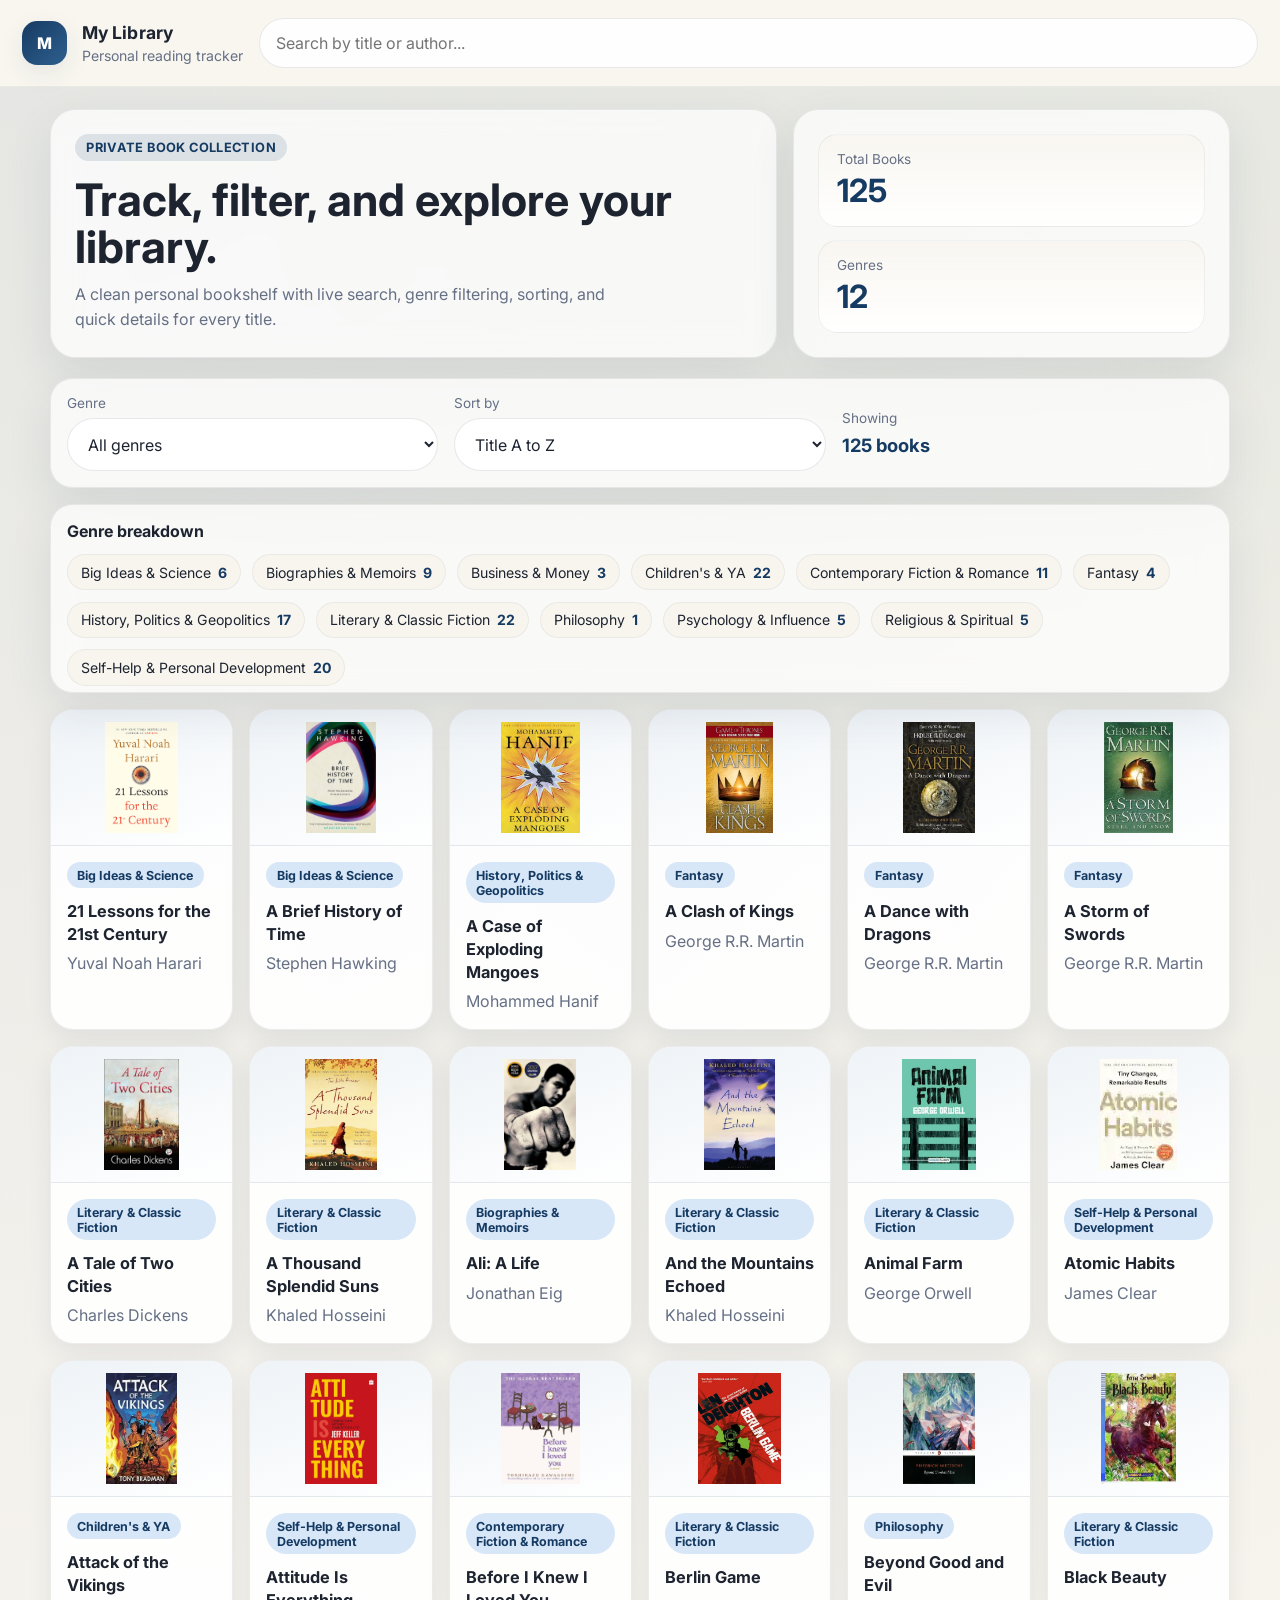
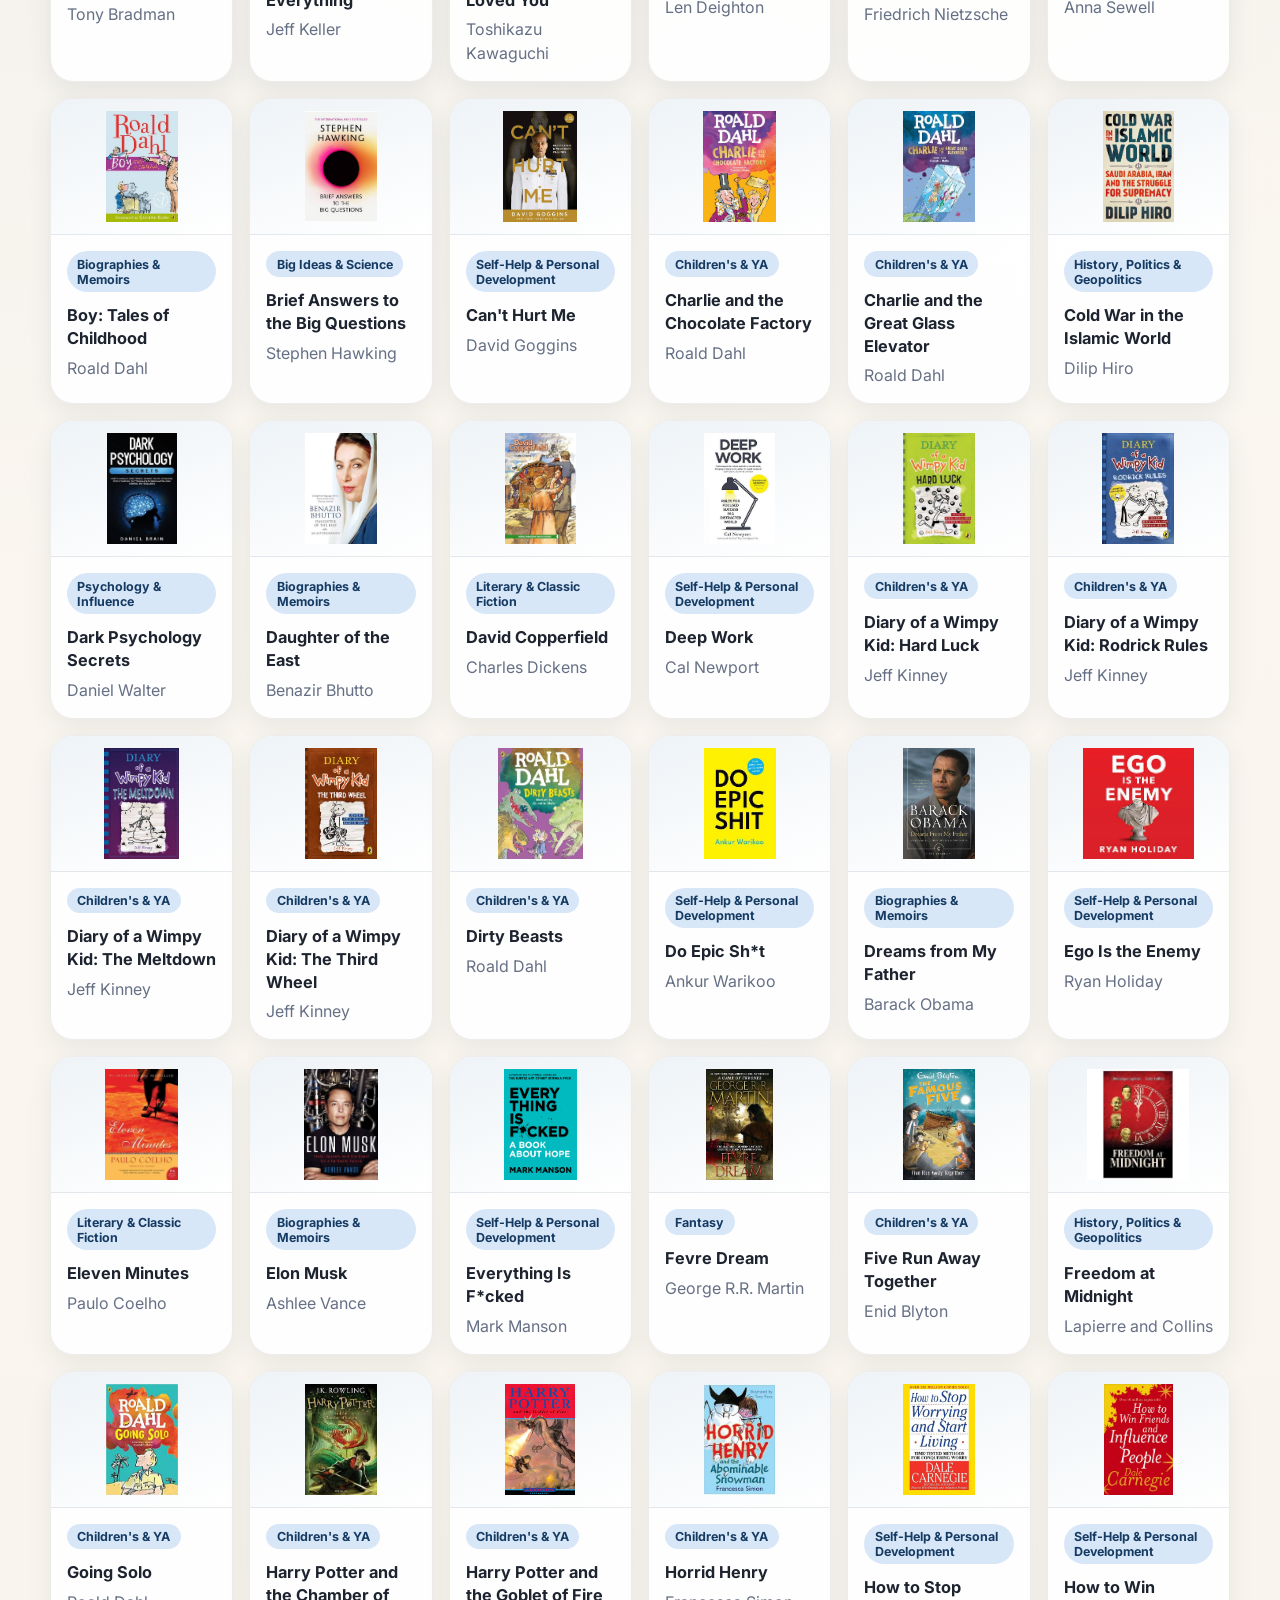
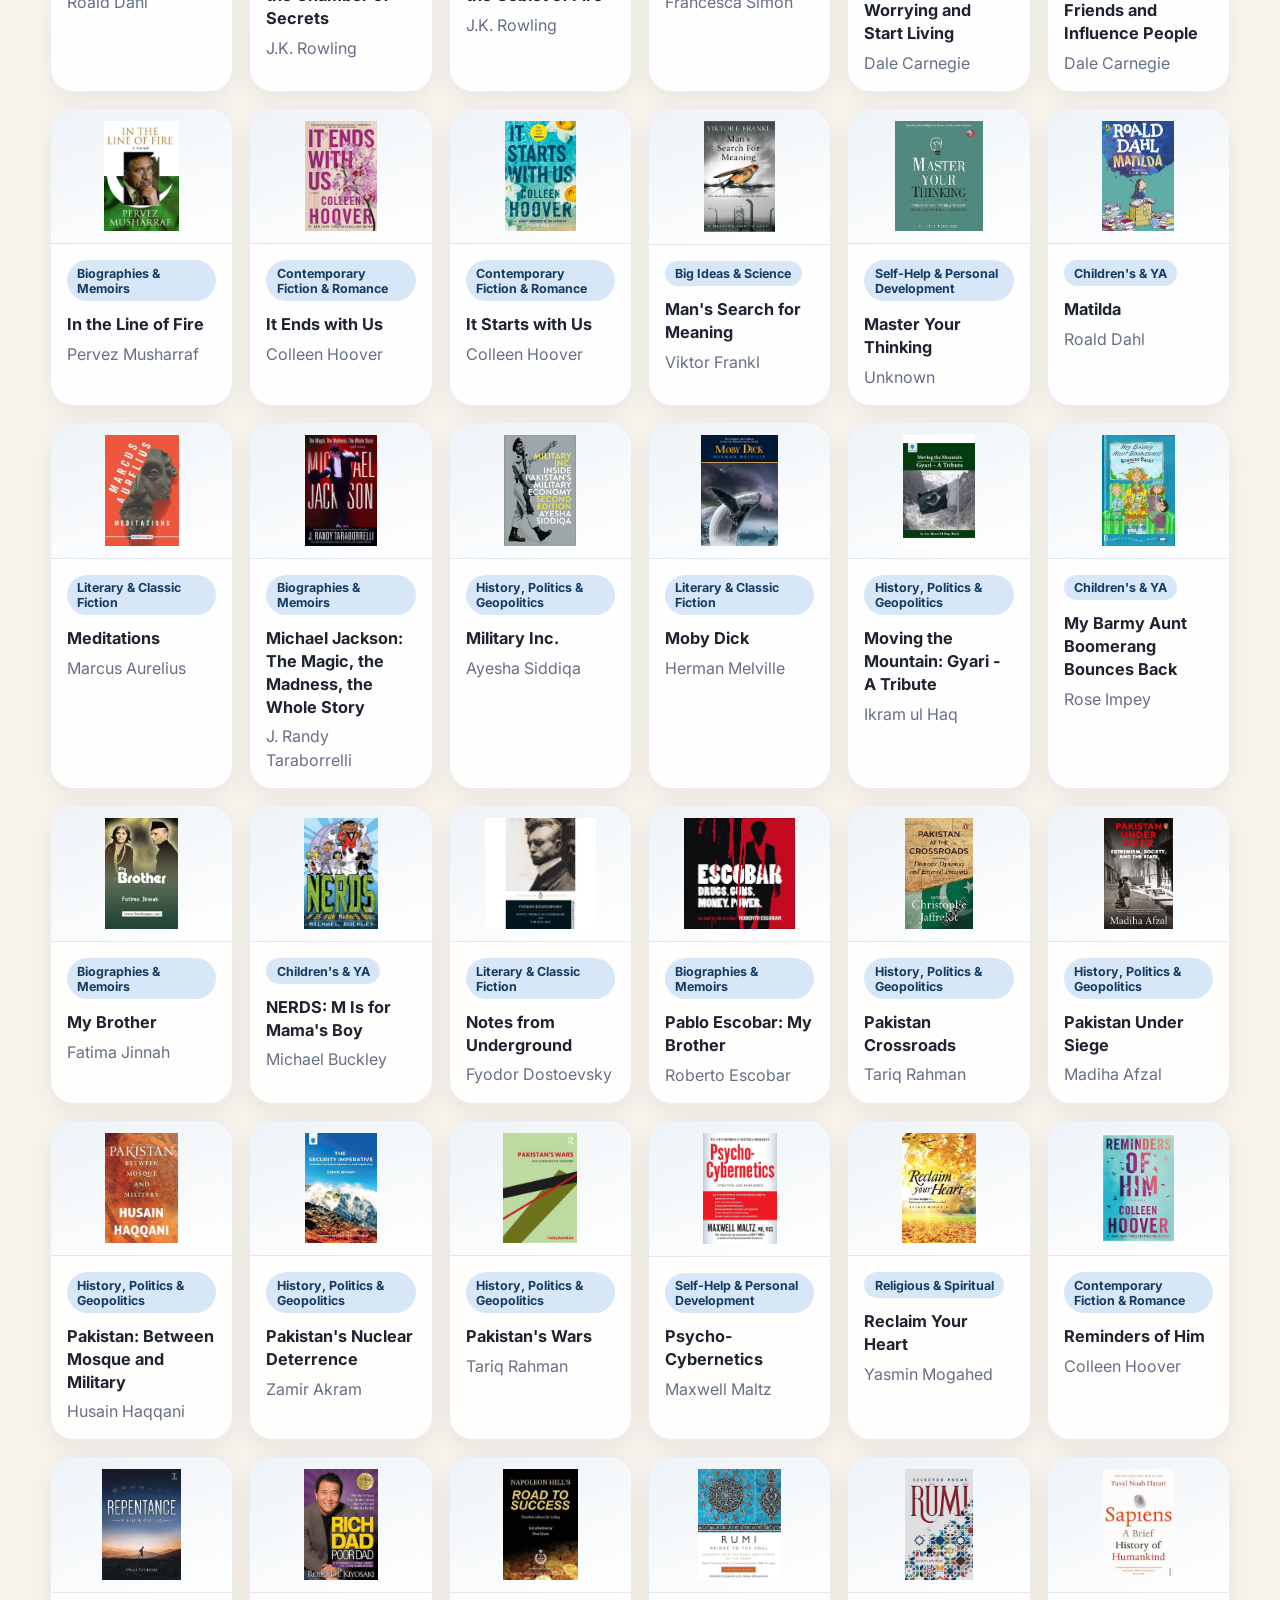
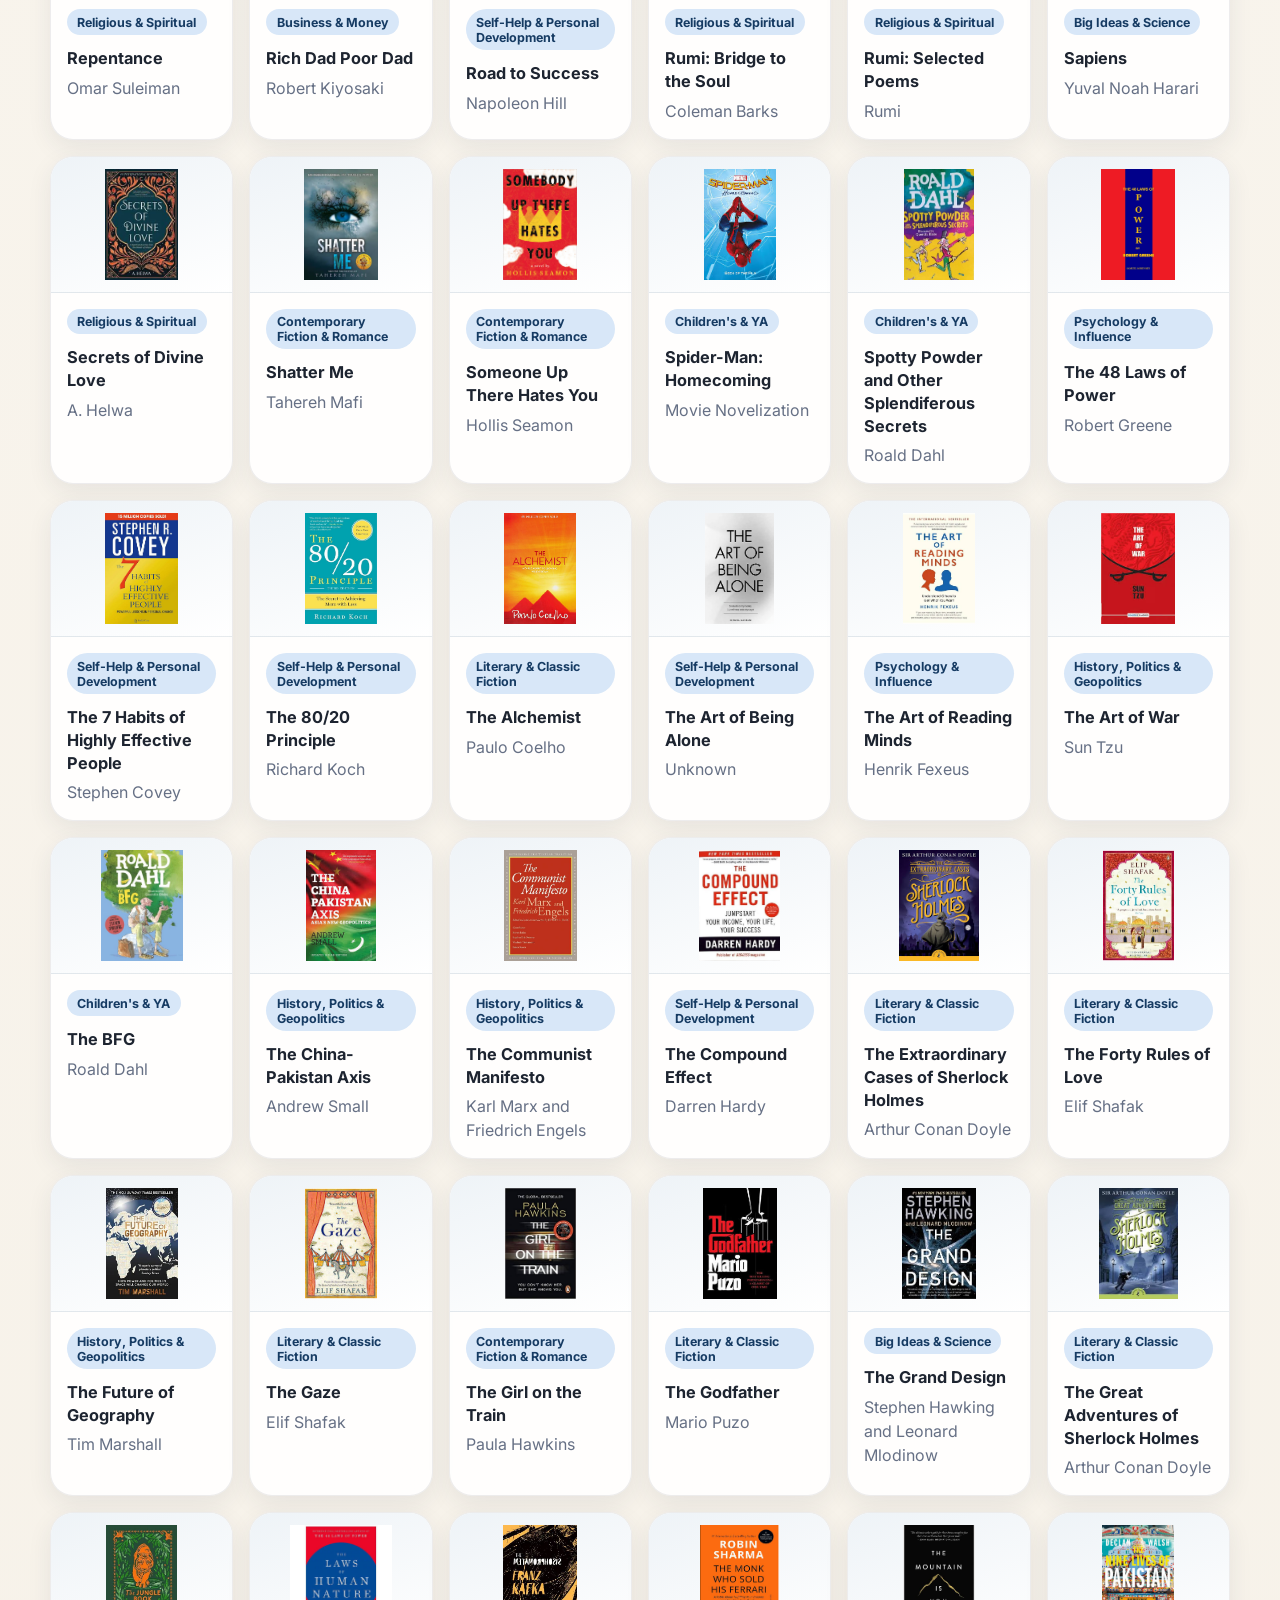
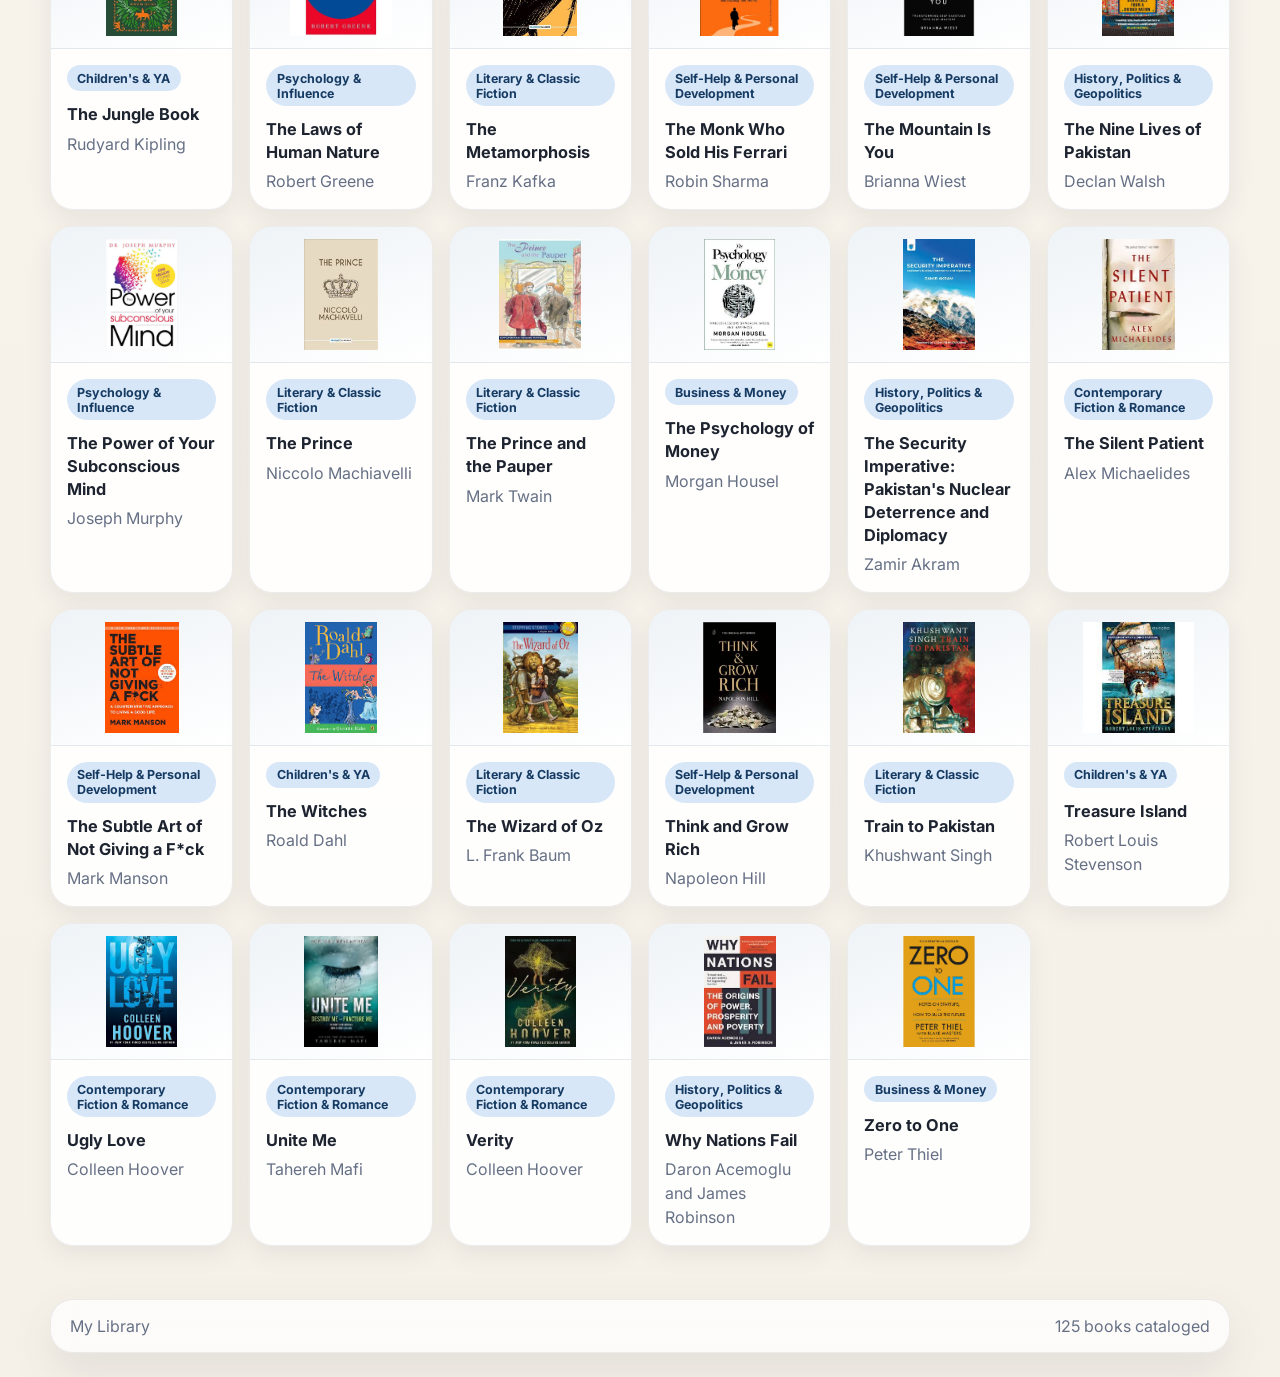
==== index.html @ f70950b8 "Add all book cover images and data" ====
<!DOCTYPE html>
<html lang="en">
<head>
  <meta charset="UTF-8" />
  <meta name="viewport" content="width=device-width, initial-scale=1.0" />
  <title>My Library</title>
  <link rel="preconnect" href="https://fonts.googleapis.com" />
  <link rel="preconnect" href="https://fonts.gstatic.com" crossorigin />
  <link href="https://fonts.googleapis.com/css2?family=Inter:wght@400;500;600;700;800&display=swap" rel="stylesheet" />
  <link rel="stylesheet" href="style.css?v=3" />
</head>
<body>
  <header class="navbar">
    <div class="brand">
      <div class="brand-mark" aria-hidden="true">M</div>
      <div>
        <h1>My Library</h1>
        <p>Personal reading tracker</p>
      </div>
    </div>

    <div class="search-wrap">
      <label class="sr-only" for="searchInput">Search books</label>
      <input id="searchInput" type="search" placeholder="Search by title or author..." autocomplete="off" />
    </div>
  </header>

  <main class="page-shell">
    <section class="hero">
      <div>
        <span class="eyebrow">Private book collection</span>
        <h2>Track, filter, and explore your library.</h2>
        <p>
          A clean personal bookshelf with live search, genre filtering, sorting, and quick details for every title.
        </p>
      </div>

      <div class="stats-panel">
        <div class="stat-card">
          <span>Total Books</span>
          <strong id="totalBooks">0</strong>
        </div>
        <div class="stat-card">
          <span>Genres</span>
          <strong id="totalGenres">0</strong>
        </div>
      </div>
    </section>

    <section class="toolbar" aria-label="Book controls">
      <div class="control-group">
        <label for="genreFilter">Genre</label>
        <select id="genreFilter">
          <option value="all">All genres</option>
        </select>
      </div>

      <div class="control-group">
        <label for="sortSelect">Sort by</label>
        <select id="sortSelect">
          <option value="title-asc">Title A to Z</option>
          <option value="author-asc">Author A to Z</option>
        </select>
      </div>

      <div class="control-group count-box">
        <label>Showing</label>
        <div><span id="visibleBooks">0</span> books</div>
      </div>
    </section>

    <section class="genre-summary" aria-label="Genre counts">
      <h3>Genre breakdown</h3>
      <div id="genreCounts" class="genre-counts"></div>
    </section>

    <section>
      <div id="bookGrid" class="book-grid" aria-live="polite"></div>
      <div id="emptyState" class="empty-state" hidden>
        <h3>No books found</h3>
        <p>Try another search, genre, or sort option.</p>
      </div>
    </section>
  </main>

  <footer class="footer">
    <p>My Library</p>
    <p><span id="footerCount">0</span> books cataloged</p>
  </footer>

  <div id="bookModal" class="modal" aria-hidden="true" role="dialog" aria-modal="true" aria-labelledby="modalTitle">
    <div class="modal-backdrop" data-close-modal></div>
    <div class="modal-card">
      <button class="modal-close" type="button" aria-label="Close details" data-close-modal>&times;</button>
      <div class="modal-cover-wrap">
        <img id="modalCover" alt="Book cover" />
      </div>
      <div class="modal-content">
        <span id="modalGenre" class="genre-pill"></span>
        <h3 id="modalTitle"></h3>
        <p class="modal-author" id="modalAuthor"></p>
        <p id="modalDescription" class="modal-description"></p>
      </div>
    </div>
  </div>

  <template id="bookCardTemplate">
    <article class="book-card" tabindex="0">
      <div class="cover-frame">
        <img class="book-cover" alt="" />
      </div>
      <div class="card-body">
        <span class="genre-pill"></span>
        <h3 class="book-title"></h3>
        <p class="book-author"></p>
      </div>
    </article>
  </template>

  <script src="script.js"></script>
</body>
</html>
---- style.css ----
* {
  box-sizing: border-box;
}

:root {
  --bg: #f6f1e8;
  --surface: #ffffff;
  --surface-alt: #f8f5ef;
  --text: #1d2430;
  --muted: #667085;
  --border: rgba(29, 36, 48, 0.08);
  --shadow: 0 18px 45px rgba(37, 54, 78, 0.10);
  --shadow-soft: 0 8px 24px rgba(37, 54, 78, 0.08);
  --accent: #163b63;
  --accent-soft: rgba(22, 59, 99, 0.12);
  --highlight: #d8e7f8;
}

html {
  scroll-behavior: smooth;
}

body {
  margin: 0;
  font-family: "Inter", sans-serif;
  background:
    radial-gradient(circle at top left, rgba(22, 59, 99, 0.08), transparent 28%),
    radial-gradient(circle at top right, rgba(89, 123, 92, 0.08), transparent 24%),
    linear-gradient(180deg, #fbf8f2 0%, var(--bg) 100%);
  color: var(--text);
}

img {
  display: block;
  max-width: 100%;
}

button,
input,
select {
  font: inherit;
}

.sr-only {
  position: absolute;
  width: 1px;
  height: 1px;
  padding: 0;
  margin: -1px;
  overflow: hidden;
  clip: rect(0, 0, 0, 0);
  white-space: nowrap;
  border: 0;
}

.navbar {
  display: flex;
  align-items: center;
  justify-content: space-between;
  gap: 1rem;
  padding: 1.1rem 1.4rem;
  position: sticky;
  top: 0;
  z-index: 30;
  background: rgba(251, 248, 242, 0.86);
  backdrop-filter: blur(18px);
  border-bottom: 1px solid rgba(29, 36, 48, 0.06);
}

.brand {
  display: flex;
  align-items: center;
  gap: 0.9rem;
}

.brand-mark {
  width: 2.8rem;
  height: 2.8rem;
  border-radius: 0.95rem;
  display: grid;
  place-items: center;
  color: #fff;
  background: linear-gradient(135deg, var(--accent), #2f5f8e);
  box-shadow: var(--shadow-soft);
  font-weight: 800;
}

.brand h1 {
  margin: 0;
  font-size: 1.1rem;
  letter-spacing: 0.01em;
}

.brand p {
  margin: 0.2rem 0 0;
  color: var(--muted);
  font-size: 0.88rem;
}

.search-wrap {
  width: min(100%, 26rem);
  flex: 1;
  display: flex;
  justify-content: flex-end;
}

.search-wrap input,
.control-group select {
  width: 100%;
  border: 1px solid rgba(29, 36, 48, 0.10);
  background: rgba(255, 255, 255, 0.9);
  color: var(--text);
  border-radius: 999px;
  padding: 0.9rem 1rem;
  outline: none;
  box-shadow: inset 0 1px 0 rgba(255, 255, 255, 0.8);
  transition: border-color 0.2s ease, box-shadow 0.2s ease, transform 0.2s ease;
}

.search-wrap input:focus,
.control-group select:focus {
  border-color: rgba(22, 59, 99, 0.4);
  box-shadow: 0 0 0 4px var(--accent-soft);
}

.page-shell {
  width: min(1180px, calc(100% - 2rem));
  margin: 0 auto;
  padding: 1.4rem 0 2rem;
}

.hero {
  display: grid;
  grid-template-columns: 1.5fr 0.9fr;
  gap: 1rem;
  align-items: stretch;
  margin-bottom: 1.25rem;
}

.hero > div,
.stats-panel,
.toolbar,
.genre-summary,
.footer,
.empty-state {
  background: rgba(255, 255, 255, 0.72);
  border: 1px solid var(--border);
  box-shadow: var(--shadow);
  backdrop-filter: blur(14px);
}

.hero > div {
  border-radius: 1.6rem;
  padding: 1.5rem;
}

.eyebrow {
  display: inline-flex;
  padding: 0.35rem 0.7rem;
  border-radius: 999px;
  background: var(--accent-soft);
  color: var(--accent);
  font-size: 0.8rem;
  font-weight: 700;
  letter-spacing: 0.03em;
  text-transform: uppercase;
}

.hero h2 {
  margin: 1rem 0 0.7rem;
  font-size: clamp(2rem, 3.5vw, 3.2rem);
  line-height: 1.05;
}

.hero p {
  margin: 0;
  color: var(--muted);
  max-width: 54ch;
  line-height: 1.6;
}

.stats-panel {
  border-radius: 1.6rem;
  padding: 1rem;
  display: grid;
  gap: 0.85rem;
}

.stat-card {
  padding: 1rem 1.1rem;
  border-radius: 1.2rem;
  background: linear-gradient(180deg, rgba(248, 245, 239, 0.9), rgba(255, 255, 255, 0.95));
  border: 1px solid rgba(29, 36, 48, 0.06);
}

.stat-card span,
.control-group label {
  display: block;
  color: var(--muted);
  font-size: 0.85rem;
  margin-bottom: 0.45rem;
}

.stat-card strong {
  font-size: 2rem;
  line-height: 1;
  color: var(--accent);
}

.toolbar {
  display: grid;
  grid-template-columns: repeat(3, minmax(0, 1fr));
  gap: 1rem;
  border-radius: 1.4rem;
  padding: 1rem;
  margin-bottom: 1rem;
}

.control-group,
.count-box {
  display: flex;
  flex-direction: column;
  justify-content: center;
}

.count-box div {
  font-size: 1.15rem;
  font-weight: 700;
  color: var(--accent);
}

.genre-summary {
  border-radius: 1.4rem;
  padding: 1rem 1rem 0.4rem;
  margin-bottom: 1rem;
}

.genre-summary h3 {
  margin: 0 0 0.8rem;
  font-size: 1rem;
}

.genre-counts {
  display: flex;
  flex-wrap: wrap;
  gap: 0.7rem;
}

.genre-chip {
  display: inline-flex;
  align-items: center;
  gap: 0.45rem;
  padding: 0.55rem 0.8rem;
  border-radius: 999px;
  background: var(--surface-alt);
  border: 1px solid rgba(29, 36, 48, 0.06);
  color: var(--text);
  font-size: 0.88rem;
}

.genre-chip strong {
  color: var(--accent);
}

.book-grid {
  display: grid;
  grid-template-columns: repeat(2, minmax(0, 1fr));
  gap: 1rem;
}

.book-card {
  border: 1px solid rgba(29, 36, 48, 0.08);
  background: rgba(255, 255, 255, 0.9);
  border-radius: 1.45rem;
  overflow: hidden;
  cursor: pointer;
  box-shadow: var(--shadow-soft);
  transition: transform 0.2s ease, box-shadow 0.2s ease, border-color 0.2s ease;
  outline: none;
}

.book-card:hover,
.book-card:focus-visible {
  transform: translateY(-4px);
  box-shadow: 0 24px 40px rgba(37, 54, 78, 0.14);
  border-color: rgba(22, 59, 99, 0.22);
}

.cover-frame {
  aspect-ratio: 4 / 3;
  display: flex;
  align-items: center;
  justify-content: center;
  padding: 0.75rem;
  background: linear-gradient(160deg, #eef3f7, #ffffff);
  border-bottom: 1px solid rgba(29, 36, 48, 0.06);
}

.book-cover {
  width: 100%;
  height: 100%;
  object-fit: contain;
  border-radius: 0.65rem;
}

.card-body {
  padding: 1rem;
}

.book-title {
  margin: 0.75rem 0 0.35rem;
  font-size: 1.02rem;
  line-height: 1.4;
}

.book-author {
  margin: 0;
  color: var(--muted);
  line-height: 1.5;
}

.genre-pill {
  display: inline-flex;
  align-items: center;
  padding: 0.34rem 0.65rem;
  border-radius: 999px;
  background: var(--highlight);
  color: var(--accent);
  font-size: 0.78rem;
  font-weight: 700;
}

.empty-state {
  border-radius: 1.5rem;
  padding: 2rem;
  text-align: center;
  margin-top: 1rem;
}

.empty-state h3 {
  margin: 0 0 0.4rem;
}

.empty-state p {
  margin: 0;
  color: var(--muted);
}

.footer {
  width: min(1180px, calc(100% - 2rem));
  margin: 1.3rem auto 1.5rem;
  border-radius: 1.4rem;
  display: flex;
  justify-content: space-between;
  gap: 1rem;
  padding: 1rem 1.2rem;
  color: var(--muted);
}

.footer p {
  margin: 0;
}

.modal {
  position: fixed;
  inset: 0;
  display: none;
  align-items: center;
  justify-content: center;
  z-index: 100;
}

.modal.is-open {
  display: flex;
}

.modal-backdrop {
  position: absolute;
  inset: 0;
  background: rgba(14, 19, 27, 0.45);
}

.modal-card {
  position: relative;
  z-index: 1;
  width: min(920px, calc(100% - 1.5rem));
  max-height: min(90vh, 760px);
  overflow: auto;
  background: rgba(255, 255, 255, 0.98);
  border-radius: 1.8rem;
  display: grid;
  grid-template-columns: 0.9fr 1.1fr;
  box-shadow: 0 30px 90px rgba(7, 12, 20, 0.26);
  border: 1px solid rgba(255, 255, 255, 0.45);
}

.modal-cover-wrap {
  min-height: 100%;
  background: linear-gradient(180deg, #edf2f7, #ffffff);
}

.modal-cover-wrap img {
  width: 100%;
  height: 100%;
  object-fit: cover;
}

.modal-content {
  padding: 1.5rem;
}

.modal-author {
  color: var(--muted);
  margin: 0.8rem 0 1rem;
  font-weight: 600;
}

.modal-description {
  color: var(--text);
  line-height: 1.8;
  margin: 0;
}

.modal-close {
  position: absolute;
  top: 0.8rem;
  right: 0.8rem;
  width: 2.5rem;
  height: 2.5rem;
  border: 0;
  border-radius: 999px;
  background: rgba(255, 255, 255, 0.92);
  color: var(--accent);
  cursor: pointer;
  box-shadow: var(--shadow-soft);
  font-size: 1.5rem;
  line-height: 1;
}

.modal-content h3 {
  margin: 0.75rem 0 0;
  font-size: clamp(1.6rem, 2.7vw, 2.4rem);
}

@media (max-width: 900px) {
  .hero,
  .toolbar,
  .modal-card {
    grid-template-columns: 1fr;
  }

  .navbar {
    flex-direction: column;
    align-items: stretch;
  }

  .search-wrap {
    width: 100%;
    justify-content: stretch;
  }

  .search-wrap input {
    width: 100%;
  }
}

@media (min-width: 700px) {
  .book-grid {
    grid-template-columns: repeat(3, minmax(0, 1fr));
  }
}

@media (min-width: 900px) {
  .book-grid {
    grid-template-columns: repeat(4, minmax(0, 1fr));
  }
}

@media (min-width: 1100px) {
  .book-grid {
    grid-template-columns: repeat(6, minmax(0, 1fr));
  }
}

@media (min-width: 1400px) {
  .book-grid {
    grid-template-columns: repeat(7, minmax(0, 1fr));
  }
}

@media (max-width: 640px) {
  .page-shell,
  .footer {
    width: min(100% - 1rem, 1180px);
  }

  .page-shell {
    padding-top: 1rem;
  }

  .hero > div,
  .stats-panel,
  .toolbar,
  .genre-summary,
  .footer,
  .empty-state {
    border-radius: 1.1rem;
  }

  .book-grid {
    grid-template-columns: 1fr;
  }

  .footer {
    flex-direction: column;
  }
}
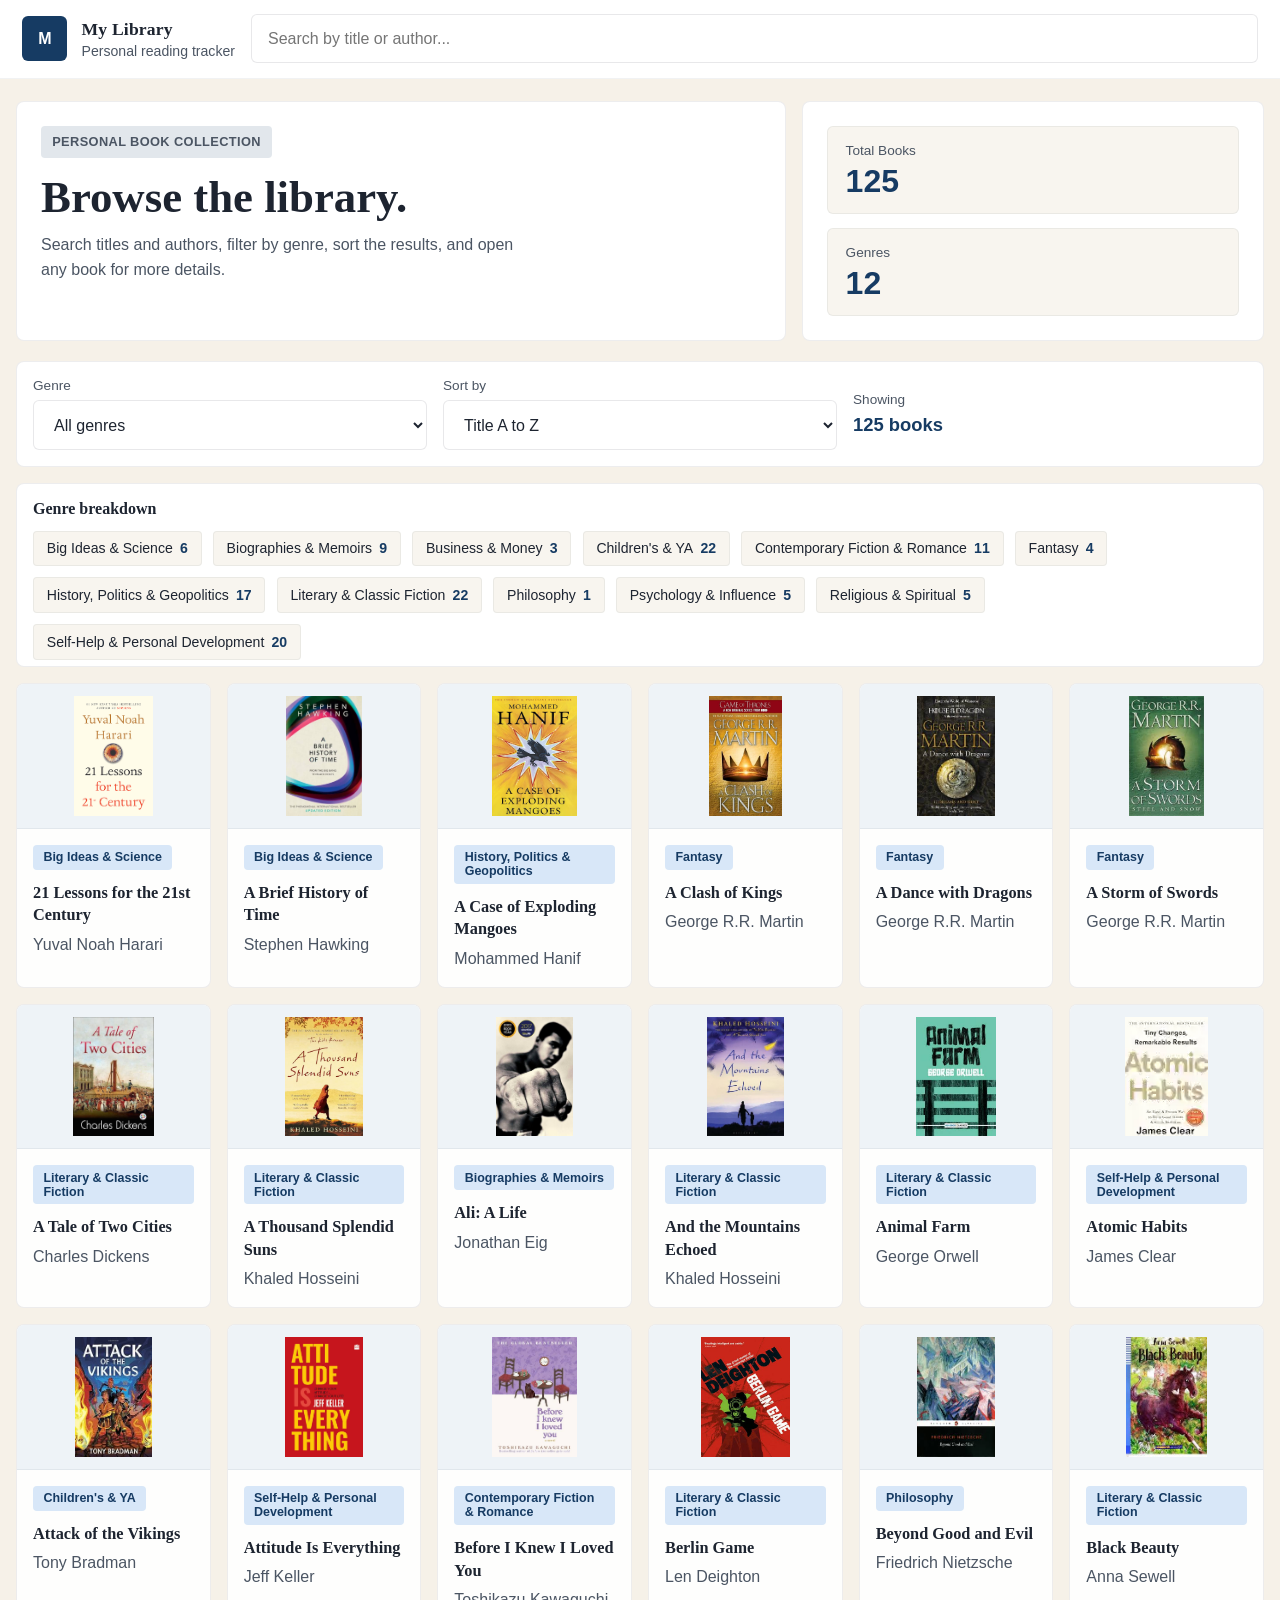
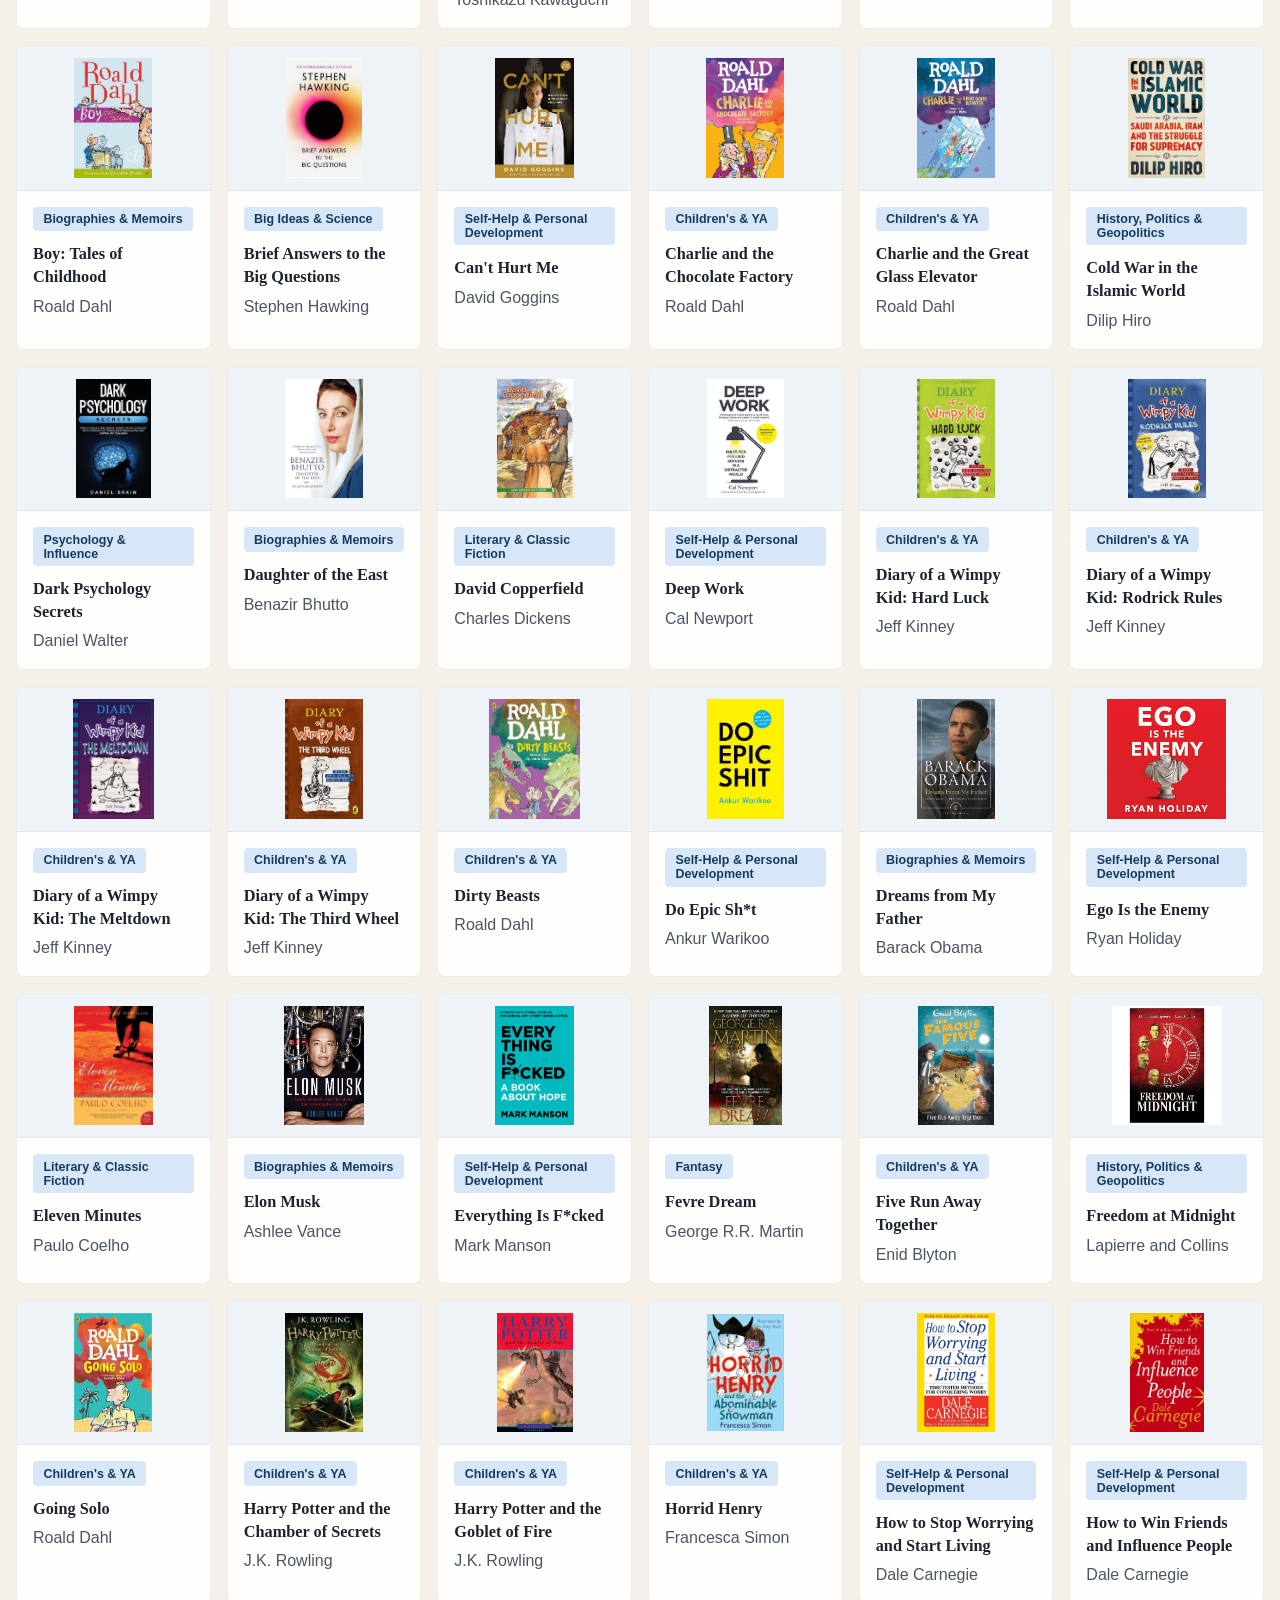
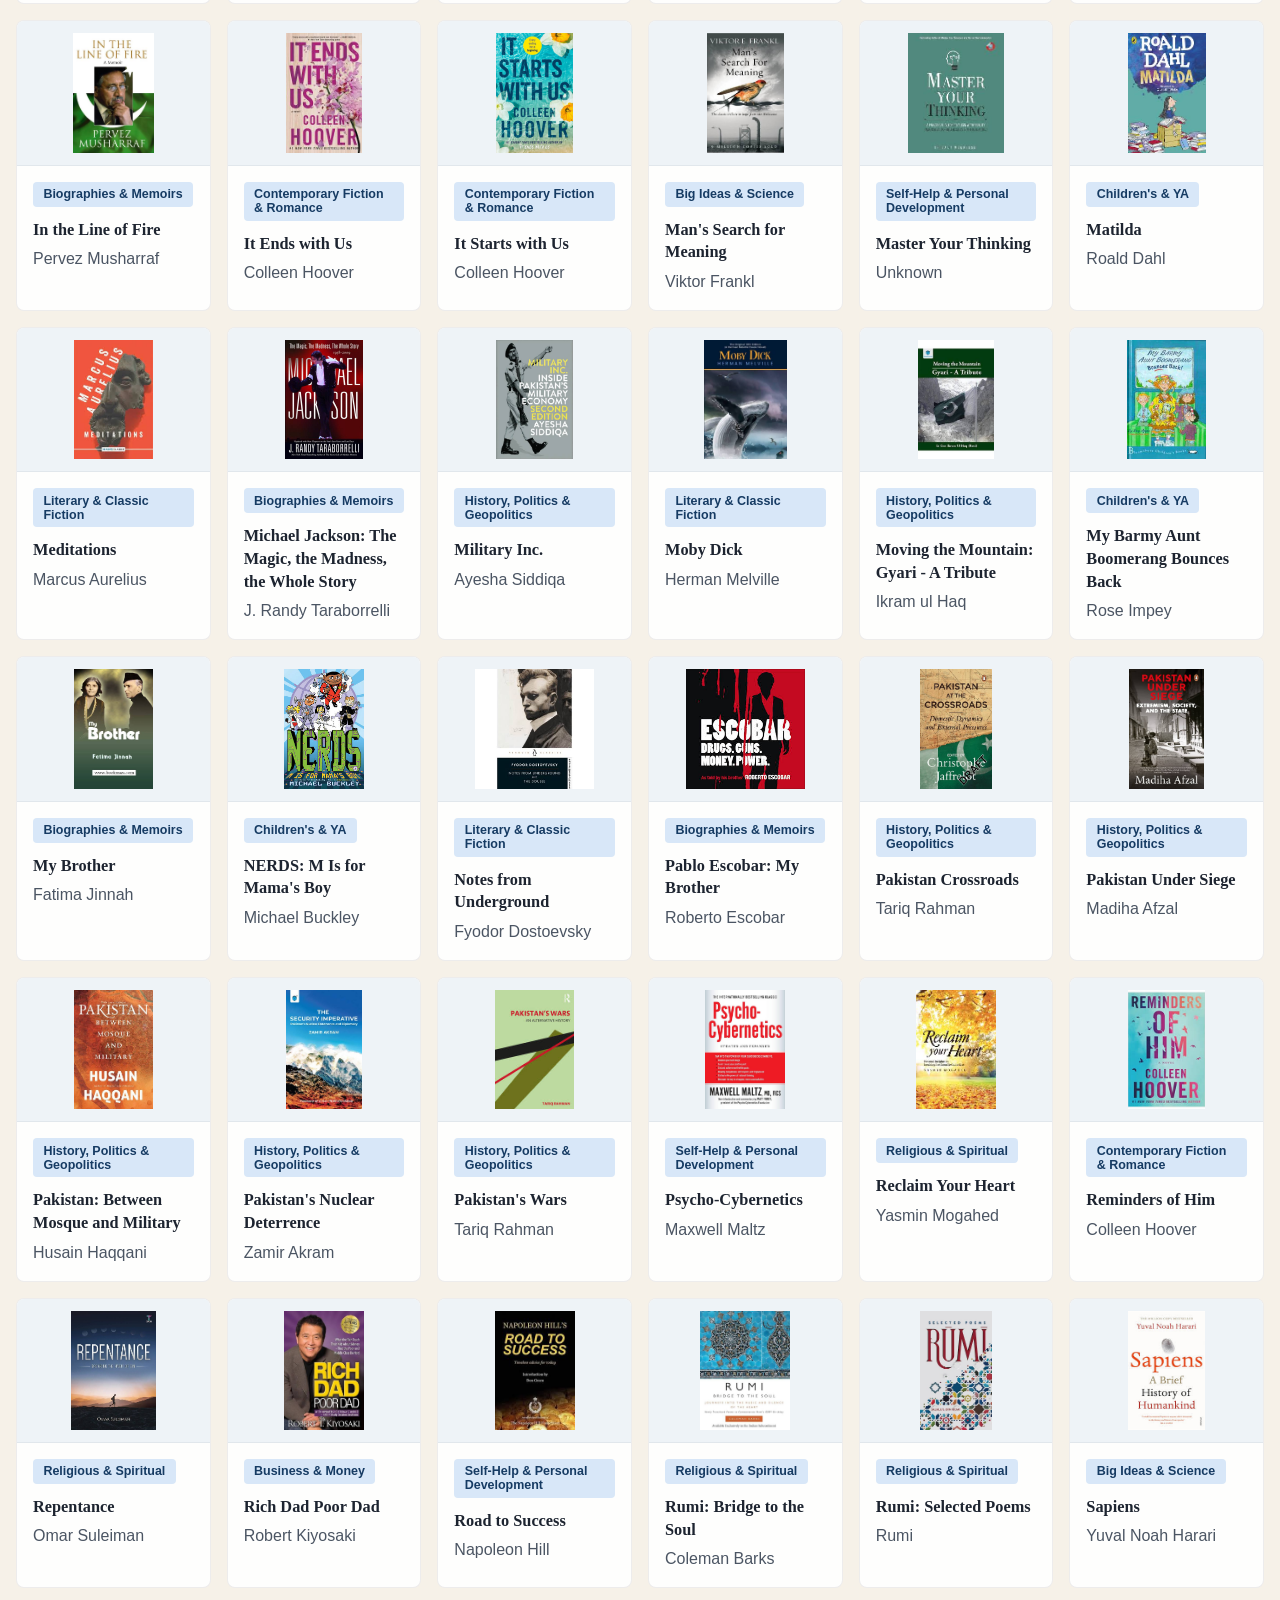
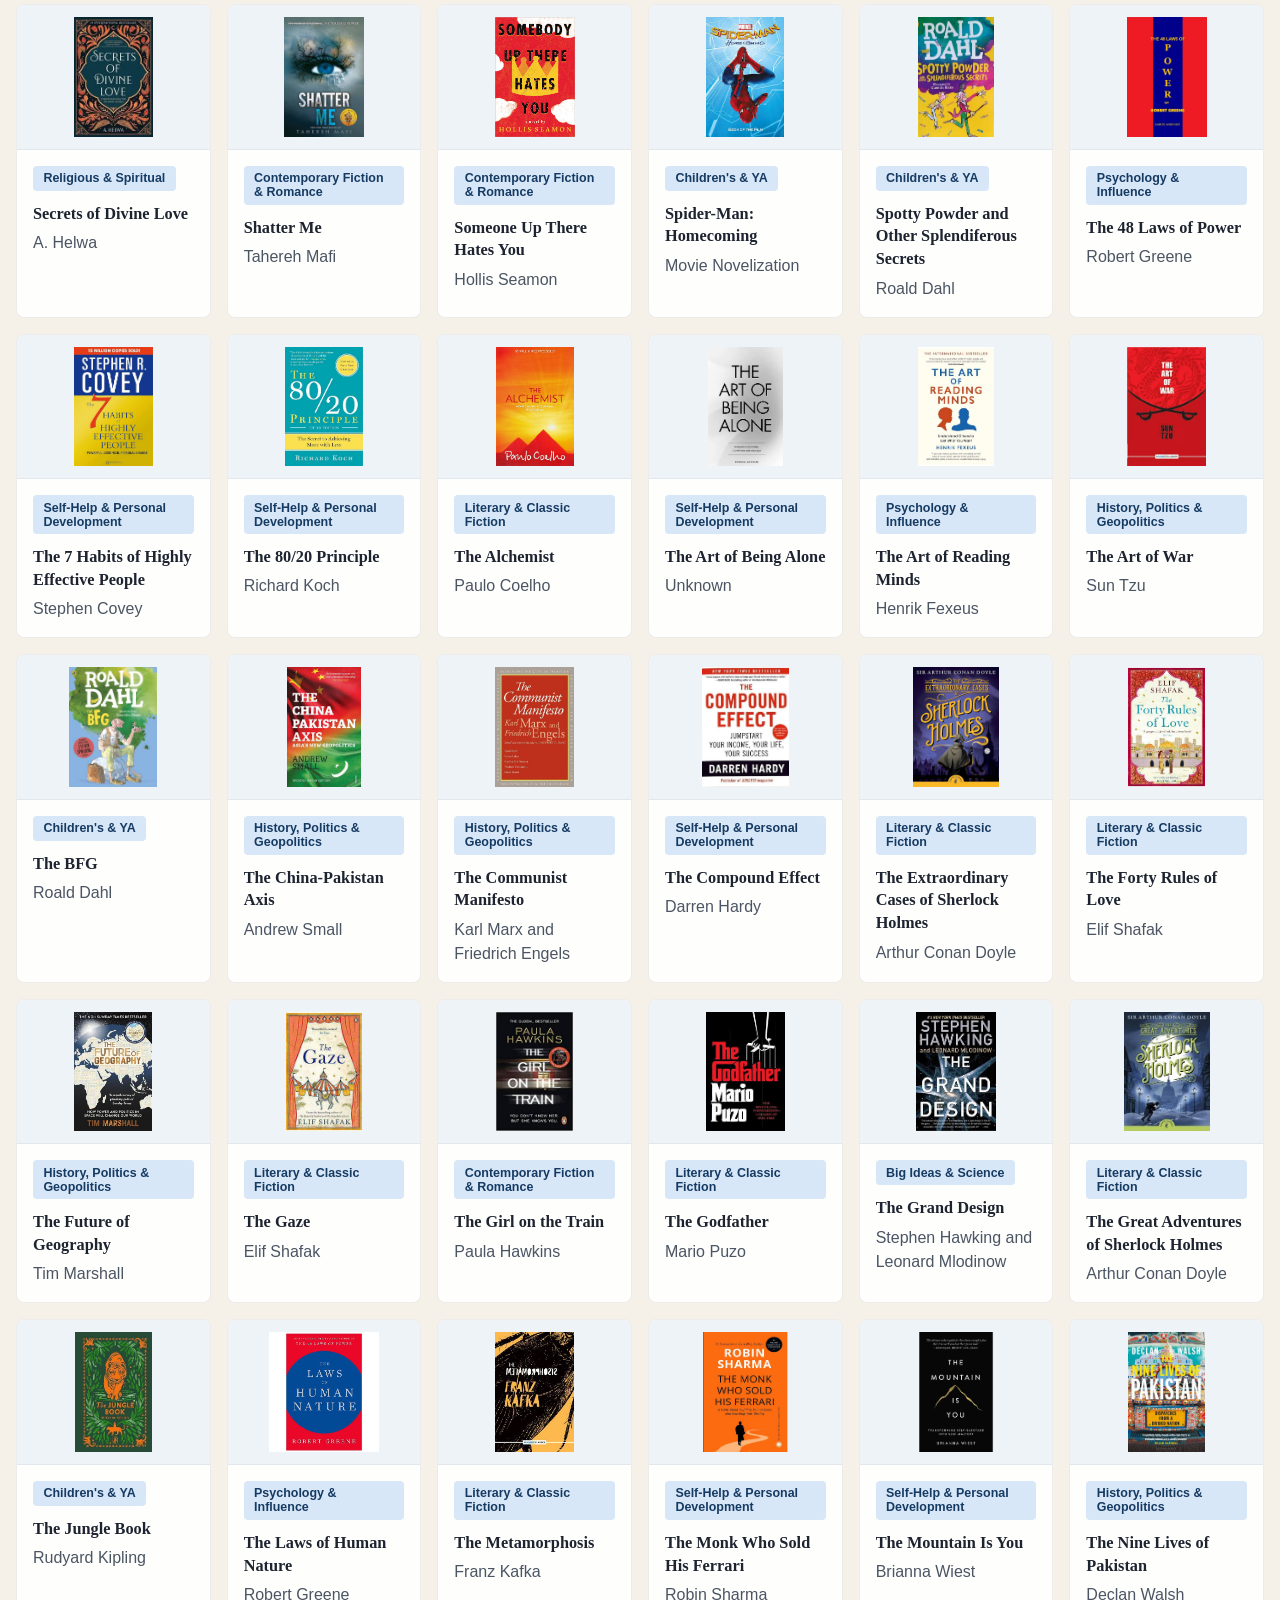
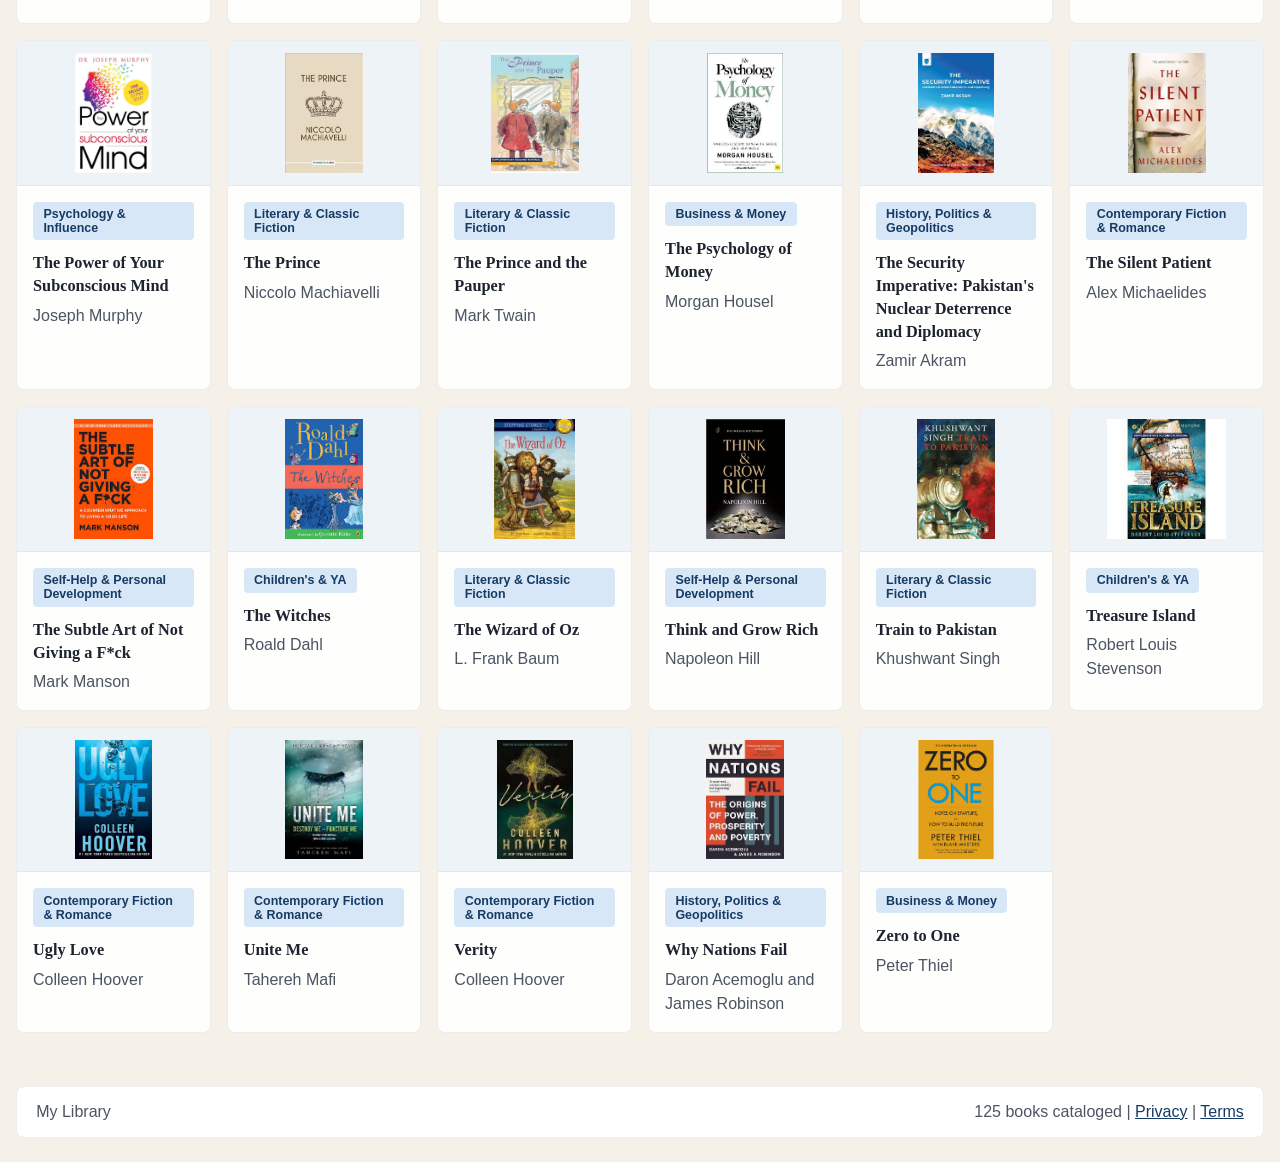
==== commit 2fcd9a69: "update 2.0" ====
--- a/index.html
+++ b/index.html
@@ -3,11 +3,14 @@
 <head>
   <meta charset="UTF-8" />
   <meta name="viewport" content="width=device-width, initial-scale=1.0" />
-  <title>My Library</title>
-  <link rel="preconnect" href="https://fonts.googleapis.com" />
-  <link rel="preconnect" href="https://fonts.gstatic.com" crossorigin />
-  <link href="https://fonts.googleapis.com/css2?family=Inter:wght@400;500;600;700;800&display=swap" rel="stylesheet" />
-  <link rel="stylesheet" href="style.css?v=3" />
+  <title>My Library | Personal Book Collection</title>
+  <meta name="description" content="Browse and filter a personal collection of books by title, author, genre, and reading details." />
+  <meta property="og:title" content="My Library | Personal Book Collection" />
+  <meta property="og:description" content="Browse and filter a personal collection of books by title, author, genre, and reading details." />
+  <meta property="og:image" content="Images/Dreams from My Father.jpg" />
+  <meta name="theme-color" content="#163b63" />
+  <link rel="icon" href="favicon.svg" type="image/svg+xml" />
+  <link rel="stylesheet" href="style.css?v=4" />
 </head>
 <body>
   <header class="navbar">
@@ -28,10 +31,10 @@
   <main class="page-shell">
     <section class="hero">
       <div>
-        <span class="eyebrow">Private book collection</span>
-        <h2>Track, filter, and explore your library.</h2>
+        <p class="eyebrow">Personal book collection</p>
+        <h2>Browse the library.</h2>
         <p>
-          A clean personal bookshelf with live search, genre filtering, sorting, and quick details for every title.
+          Search titles and authors, filter by genre, sort the results, and open any book for more details.
         </p>
       </div>
 
@@ -85,15 +88,15 @@
 
   <footer class="footer">
     <p>My Library</p>
-    <p><span id="footerCount">0</span> books cataloged</p>
+    <p><span id="footerCount">0</span> books cataloged | <a href="privacy.html">Privacy</a> | <a href="terms.html">Terms</a></p>
   </footer>
 
   <div id="bookModal" class="modal" aria-hidden="true" role="dialog" aria-modal="true" aria-labelledby="modalTitle">
     <div class="modal-backdrop" data-close-modal></div>
     <div class="modal-card">
-      <button class="modal-close" type="button" aria-label="Close details" data-close-modal>&times;</button>
+      <button class="modal-close" type="button" aria-label="Close details" data-close-modal>Close</button>
       <div class="modal-cover-wrap">
-        <img id="modalCover" alt="Book cover" />
+        <img id="modalCover" alt="Selected book cover" loading="eager" decoding="async" />
       </div>
       <div class="modal-content">
         <span id="modalGenre" class="genre-pill"></span>
@@ -107,7 +110,7 @@
   <template id="bookCardTemplate">
     <article class="book-card" tabindex="0">
       <div class="cover-frame">
-        <img class="book-cover" alt="" />
+        <img class="book-cover" alt="Book cover" loading="lazy" decoding="async" />
       </div>
       <div class="card-body">
         <span class="genre-pill"></span>
--- a/style.css
+++ b/style.css
@@ -7,10 +7,8 @@
   --surface: #ffffff;
   --surface-alt: #f8f5ef;
   --text: #1d2430;
-  --muted: #667085;
+  --muted: #4b5563;
   --border: rgba(29, 36, 48, 0.08);
-  --shadow: 0 18px 45px rgba(37, 54, 78, 0.10);
-  --shadow-soft: 0 8px 24px rgba(37, 54, 78, 0.08);
   --accent: #163b63;
   --accent-soft: rgba(22, 59, 99, 0.12);
   --highlight: #d8e7f8;
@@ -22,12 +20,15 @@
 
 body {
   margin: 0;
-  font-family: "Inter", sans-serif;
-  background:
-    radial-gradient(circle at top left, rgba(22, 59, 99, 0.08), transparent 28%),
-    radial-gradient(circle at top right, rgba(89, 123, 92, 0.08), transparent 24%),
-    linear-gradient(180deg, #fbf8f2 0%, var(--bg) 100%);
+  font-family: "Trebuchet MS", Arial, sans-serif;
+  background: var(--bg);
   color: var(--text);
+}
+
+h1,
+h2,
+h3 {
+  font-family: Georgia, "Times New Roman", serif;
 }
 
 img {
@@ -58,12 +59,11 @@
   align-items: center;
   justify-content: space-between;
   gap: 1rem;
-  padding: 1.1rem 1.4rem;
+  padding: 0.9rem 1.4rem;
   position: sticky;
   top: 0;
   z-index: 30;
-  background: rgba(251, 248, 242, 0.86);
-  backdrop-filter: blur(18px);
+  background: var(--surface);
   border-bottom: 1px solid rgba(29, 36, 48, 0.06);
 }
 
@@ -76,12 +76,11 @@
 .brand-mark {
   width: 2.8rem;
   height: 2.8rem;
-  border-radius: 0.95rem;
+  border-radius: 6px;
   display: grid;
   place-items: center;
   color: #fff;
-  background: linear-gradient(135deg, var(--accent), #2f5f8e);
-  box-shadow: var(--shadow-soft);
+  background: var(--accent);
   font-weight: 800;
 }
 
@@ -110,21 +109,20 @@
   border: 1px solid rgba(29, 36, 48, 0.10);
   background: rgba(255, 255, 255, 0.9);
   color: var(--text);
-  border-radius: 999px;
+  border-radius: 6px;
   padding: 0.9rem 1rem;
   outline: none;
-  box-shadow: inset 0 1px 0 rgba(255, 255, 255, 0.8);
-  transition: border-color 0.2s ease, box-shadow 0.2s ease, transform 0.2s ease;
+  transition: border-color 0.2s ease;
 }
 
 .search-wrap input:focus,
 .control-group select:focus {
   border-color: rgba(22, 59, 99, 0.4);
-  box-shadow: 0 0 0 4px var(--accent-soft);
+  box-shadow: 0 0 0 3px var(--accent-soft);
 }
 
 .page-shell {
-  width: min(1180px, calc(100% - 2rem));
+  width: min(1280px, calc(100% - 2rem));
   margin: 0 auto;
   padding: 1.4rem 0 2rem;
 }
@@ -143,21 +141,19 @@
 .genre-summary,
 .footer,
 .empty-state {
-  background: rgba(255, 255, 255, 0.72);
+  background: var(--surface);
   border: 1px solid var(--border);
-  box-shadow: var(--shadow);
-  backdrop-filter: blur(14px);
 }
 
 .hero > div {
-  border-radius: 1.6rem;
+  border-radius: 8px;
   padding: 1.5rem;
 }
 
 .eyebrow {
   display: inline-flex;
   padding: 0.35rem 0.7rem;
-  border-radius: 999px;
+  border-radius: 4px;
   background: var(--accent-soft);
   color: var(--accent);
   font-size: 0.8rem;
@@ -180,7 +176,7 @@
 }
 
 .stats-panel {
-  border-radius: 1.6rem;
+  border-radius: 8px;
   padding: 1rem;
   display: grid;
   gap: 0.85rem;
@@ -188,8 +184,8 @@
 
 .stat-card {
   padding: 1rem 1.1rem;
-  border-radius: 1.2rem;
-  background: linear-gradient(180deg, rgba(248, 245, 239, 0.9), rgba(255, 255, 255, 0.95));
+  border-radius: 6px;
+  background: var(--surface-alt);
   border: 1px solid rgba(29, 36, 48, 0.06);
 }
 
@@ -211,7 +207,7 @@
   display: grid;
   grid-template-columns: repeat(3, minmax(0, 1fr));
   gap: 1rem;
-  border-radius: 1.4rem;
+  border-radius: 8px;
   padding: 1rem;
   margin-bottom: 1rem;
 }
@@ -230,7 +226,7 @@
 }
 
 .genre-summary {
-  border-radius: 1.4rem;
+  border-radius: 8px;
   padding: 1rem 1rem 0.4rem;
   margin-bottom: 1rem;
 }
@@ -251,7 +247,7 @@
   align-items: center;
   gap: 0.45rem;
   padding: 0.55rem 0.8rem;
-  border-radius: 999px;
+  border-radius: 4px;
   background: var(--surface-alt);
   border: 1px solid rgba(29, 36, 48, 0.06);
   color: var(--text);
@@ -271,18 +267,15 @@
 .book-card {
   border: 1px solid rgba(29, 36, 48, 0.08);
   background: rgba(255, 255, 255, 0.9);
-  border-radius: 1.45rem;
+  border-radius: 8px;
   overflow: hidden;
   cursor: pointer;
-  box-shadow: var(--shadow-soft);
-  transition: transform 0.2s ease, box-shadow 0.2s ease, border-color 0.2s ease;
+  transition: border-color 0.2s ease;
   outline: none;
 }
 
 .book-card:hover,
 .book-card:focus-visible {
-  transform: translateY(-4px);
-  box-shadow: 0 24px 40px rgba(37, 54, 78, 0.14);
   border-color: rgba(22, 59, 99, 0.22);
 }
 
@@ -292,7 +285,7 @@
   align-items: center;
   justify-content: center;
   padding: 0.75rem;
-  background: linear-gradient(160deg, #eef3f7, #ffffff);
+  background: #eef3f7;
   border-bottom: 1px solid rgba(29, 36, 48, 0.06);
 }
 
@@ -300,7 +293,7 @@
   width: 100%;
   height: 100%;
   object-fit: contain;
-  border-radius: 0.65rem;
+  border-radius: 4px;
 }
 
 .card-body {
@@ -323,7 +316,7 @@
   display: inline-flex;
   align-items: center;
   padding: 0.34rem 0.65rem;
-  border-radius: 999px;
+  border-radius: 4px;
   background: var(--highlight);
   color: var(--accent);
   font-size: 0.78rem;
@@ -331,7 +324,7 @@
 }
 
 .empty-state {
-  border-radius: 1.5rem;
+  border-radius: 8px;
   padding: 2rem;
   text-align: center;
   margin-top: 1rem;
@@ -347,9 +340,9 @@
 }
 
 .footer {
-  width: min(1180px, calc(100% - 2rem));
+  width: min(1280px, calc(100% - 2rem));
   margin: 1.3rem auto 1.5rem;
-  border-radius: 1.4rem;
+  border-radius: 8px;
   display: flex;
   justify-content: space-between;
   gap: 1rem;
@@ -359,6 +352,32 @@
 
 .footer p {
   margin: 0;
+}
+
+.footer a {
+  color: var(--accent);
+}
+
+.legal-page {
+  width: min(720px, calc(100% - 2rem));
+  margin: 0 auto;
+  padding: 4rem 0;
+}
+
+.legal-page h1 {
+  margin: 1rem 0;
+  font-size: clamp(2rem, 5vw, 3rem);
+}
+
+.legal-page p:not(.eyebrow) {
+  max-width: 65ch;
+  color: var(--muted);
+  line-height: 1.7;
+}
+
+.back-link {
+  color: var(--accent);
+  font-weight: 700;
 }
 
 .modal {
@@ -386,17 +405,16 @@
   width: min(920px, calc(100% - 1.5rem));
   max-height: min(90vh, 760px);
   overflow: auto;
-  background: rgba(255, 255, 255, 0.98);
-  border-radius: 1.8rem;
+  background: var(--surface);
+  border-radius: 8px;
   display: grid;
   grid-template-columns: 0.9fr 1.1fr;
-  box-shadow: 0 30px 90px rgba(7, 12, 20, 0.26);
   border: 1px solid rgba(255, 255, 255, 0.45);
 }
 
 .modal-cover-wrap {
   min-height: 100%;
-  background: linear-gradient(180deg, #edf2f7, #ffffff);
+  background: #edf2f7;
 }
 
 .modal-cover-wrap img {
@@ -425,15 +443,15 @@
   position: absolute;
   top: 0.8rem;
   right: 0.8rem;
-  width: 2.5rem;
+  width: auto;
   height: 2.5rem;
   border: 0;
-  border-radius: 999px;
+  border-radius: 4px;
   background: rgba(255, 255, 255, 0.92);
   color: var(--accent);
   cursor: pointer;
-  box-shadow: var(--shadow-soft);
-  font-size: 1.5rem;
+  padding: 0.45rem 0.7rem;
+  font-size: 0.875rem;
   line-height: 1;
 }
 
@@ -491,7 +509,7 @@
 @media (max-width: 640px) {
   .page-shell,
   .footer {
-    width: min(100% - 1rem, 1180px);
+    width: min(100% - 1rem, 1280px);
   }
 
   .page-shell {
